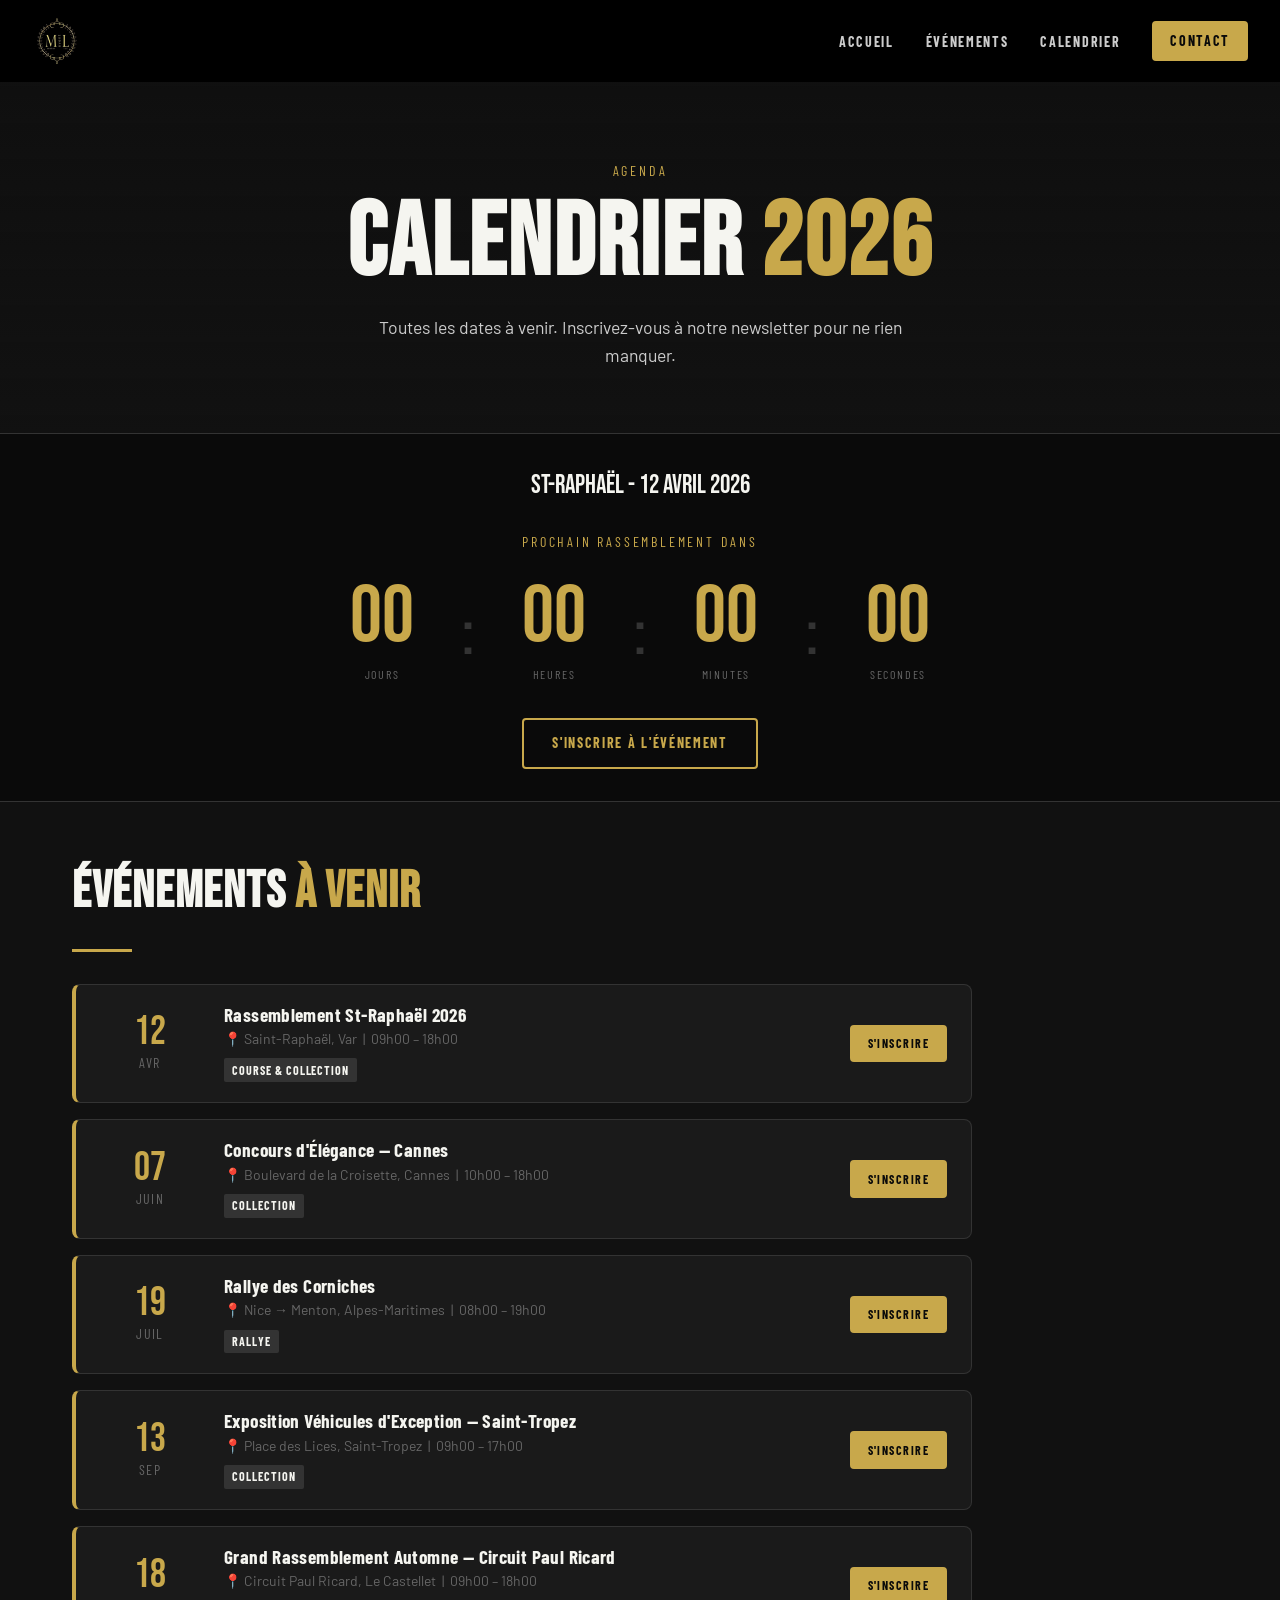
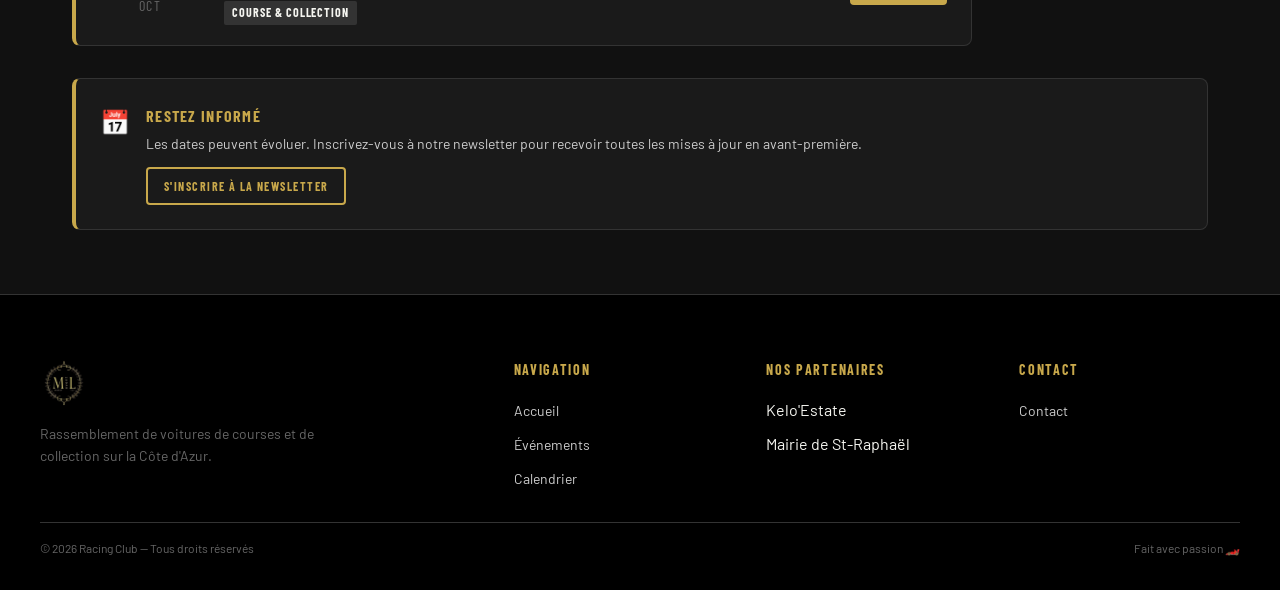
==== calendrier.html @ 14499503 "Add files via upload" ====
<!DOCTYPE html>
<html lang="fr">
<head>
  <meta charset="UTF-8" />
  <meta name="viewport" content="width=device-width, initial-scale=1.0" />
  <title>Calendrier 2026 — Racing Club</title>
  <meta name="description" content="Retrouvez toutes les dates de nos prochains rassemblements automobiles." />
  <link rel="icon" href="assets/logo/favicon.ico" />
  <link rel="stylesheet" href="css/style.css" />
</head>
<body>

  <!-- NAVBAR -->
  <nav class="navbar" id="navbar">
    <a href="index.html" class="navbar__logo">
      <img src="assets/logo/logo.jpg" alt="Racing Club Logo" />
    </a>
    <ul class="navbar__links" id="nav-links">
      <li><a href="index.html">Accueil</a></li>
      <li><a href="evenements.html">Événements</a></li>
      <li><a href="calendrier.html">Calendrier</a></li>
      <li><a href="contact.html" class="navbar__cta btn btn--primary btn--sm">Contact</a></li>
    </ul>
    <button class="navbar__burger" id="burger" aria-label="Menu">
      <span></span><span></span><span></span>
    </button>
  </nav>

<!-- PAGE HERO -->
<header style="
  padding: 10rem 2rem 4rem;
  background: linear-gradient(to bottom, rgba(10,10,10,0.3), var(--color-dark)),
              url('assets/images/events/2025-03-st-raph/2025-04-18_16-33-53_UTC_10.jpg') center/cover no-repeat;
  text-align: center;
">
  <span style="font-family:var(--font-condensed);font-size:var(--fs-sm);letter-spacing:0.2em;text-transform:uppercase;color:var(--color-accent);display:block;margin-bottom:0.75rem;">
    Agenda
  </span>
  <h1>Calendrier <span style="color:var(--color-accent)">2026</span></h1>
  <p style="color:var(--color-light);margin-top:1rem;font-size:1.1rem;max-width:550px;margin-left:auto;margin-right:auto;">
    Toutes les dates à venir. Inscrivez-vous à notre newsletter pour ne rien manquer.
  </p>
</header>

<!-- COUNTDOWN PROCHAIN EVENT -->
<div class="countdown">
  <p class="countdown__event-name">St-Raphaël - 12 Avril 2026</p>
  <p class="countdown__label">Prochain rassemblement dans</p>
  <div class="countdown__timer" id="countdown-timer" data-date="2026-04-12T09:00:00">
    <div class="countdown__unit">
      <span class="countdown__number" id="cd-days">00</span>
      <span class="countdown__label-unit">Jours</span>
    </div>
    <span class="countdown__sep">:</span>
    <div class="countdown__unit">
      <span class="countdown__number" id="cd-hours">00</span>
      <span class="countdown__label-unit">Heures</span>
    </div>
    <span class="countdown__sep">:</span>
    <div class="countdown__unit">
      <span class="countdown__number" id="cd-minutes">00</span>
      <span class="countdown__label-unit">Minutes</span>
    </div>
    <span class="countdown__sep">:</span>
    <div class="countdown__unit">
      <span class="countdown__number" id="cd-seconds">00</span>
      <span class="countdown__label-unit">Secondes</span>
    </div>
  </div>
  <a href="inscription.html" class="btn btn--ghost" style="margin-top:2rem;">S'inscrire à l'événement</a>
</div>

<!-- LISTE DES ÉVÉNEMENTS À VENIR -->
<section class="calendar-section" style="padding: var(--space-lg) var(--space-md);">
  <div class="container">
    <h2 class="section-title reveal">Événements <span>à venir</span></h2>
    <div class="divider"></div>

    <div class="calendar__list">

      <div class="calendar__item reveal">
        <div class="calendar__date">
          <div class="day">12</div>
          <div class="month">Avr</div>
        </div>
        <div class="calendar__info">
          <h3>Rassemblement St-Raphaël 2026</h3>
          <p>📍 Saint-Raphaël, Var &nbsp;|&nbsp; 09h00 – 18h00</p>
          <span class="tag">Course & Collection</span>
        </div>
        <a href="inscription.html" class="btn btn--primary btn--sm">S'inscrire</a>
      </div>

      <div class="calendar__item reveal">
        <div class="calendar__date">
          <div class="day">07</div>
          <div class="month">Juin</div>
        </div>
        <div class="calendar__info">
          <h3>Concours d'Élégance — Cannes</h3>
          <p>📍 Boulevard de la Croisette, Cannes &nbsp;|&nbsp; 10h00 – 18h00</p>
          <span class="tag">Collection</span>
        </div>
        <a href="inscription.html" class="btn btn--primary btn--sm">S'inscrire</a>
      </div>

      <div class="calendar__item reveal">
        <div class="calendar__date">
          <div class="day">19</div>
          <div class="month">Juil</div>
        </div>
        <div class="calendar__info">
          <h3>Rallye des Corniches</h3>
          <p>📍 Nice → Menton, Alpes-Maritimes &nbsp;|&nbsp; 08h00 – 19h00</p>
          <span class="tag">Rallye</span>
        </div>
        <a href="inscription.html" class="btn btn--primary btn--sm">S'inscrire</a>
      </div>

      <div class="calendar__item reveal">
        <div class="calendar__date">
          <div class="day">13</div>
          <div class="month">Sep</div>
        </div>
        <div class="calendar__info">
          <h3>Exposition Véhicules d'Exception — Saint-Tropez</h3>
          <p>📍 Place des Lices, Saint-Tropez &nbsp;|&nbsp; 09h00 – 17h00</p>
          <span class="tag">Collection</span>
        </div>
        <a href="inscription.html" class="btn btn--primary btn--sm">S'inscrire</a>
      </div>

      <div class="calendar__item reveal">
        <div class="calendar__date">
          <div class="day">18</div>
          <div class="month">Oct</div>
        </div>
        <div class="calendar__info">
          <h3>Grand Rassemblement Automne — Circuit Paul Ricard</h3>
          <p>📍 Circuit Paul Ricard, Le Castellet &nbsp;|&nbsp; 09h00 – 18h00</p>
          <span class="tag">Course & Collection</span>
        </div>
        <a href="inscription.html" class="btn btn--primary btn--sm">S'inscrire</a>
      </div>

    </div>

    <!-- NOTE INFORMATION -->
    <div style="
      margin-top: var(--space-md);
      padding: 1.5rem;
      background: var(--color-dark-alt);
      border: 1px solid var(--color-grey);
      border-left: 4px solid var(--color-accent);
      border-radius: var(--radius-md);
      display: flex;
      gap: 1rem;
      align-items: flex-start;
    ">
      <span style="font-size:1.5rem;">📅</span>
      <div>
        <strong style="font-family:var(--font-condensed);text-transform:uppercase;letter-spacing:0.08em;color:var(--color-accent);">
          Restez informé
        </strong>
        <p style="color:var(--color-light);margin-top:0.3rem;font-size:var(--fs-sm);">
          Les dates peuvent évoluer. Inscrivez-vous à notre newsletter pour recevoir toutes les mises à jour en avant-première.
        </p>
        <a href="inscription.html" class="btn btn--ghost btn--sm" style="margin-top:0.75rem;">
          S'inscrire à la newsletter
        </a>
      </div>
    </div>
  </div>
</section>


  <!-- FOOTER -->
  <footer class="footer">
    <div class="footer__grid">
      <div class="footer__brand">
        <img src="assets/logo/logo.jpg" alt="Racing Club" />
        <p>Rassemblement de voitures de courses et de collection sur la Côte d'Azur.</p>
      </div>
      <div class="footer__col">
        <h4>Navigation</h4>
        <ul>
          <li><a href="index.html">Accueil</a></li>
          <li><a href="evenements.html">Événements</a></li>
          <li><a href="calendrier.html">Calendrier</a></li>
        </ul>
      </div>
      <div class="footer__col">
        <h4>Nos partenaires</h4>
        <ul>
          <!-- <li><a href="contact.html">KELO'ESTATE</a></li> -->
          <li>Kelo'Estate</a></li>
          <li>Mairie de St-Raphaël</a></li>
        </ul>
      </div>
      <div class="footer__col">
        <h4>Contact</h4>
        <ul>
          <li><a href="contact.html">Contact</a></li>
        </ul>
      </div>
    </div>
    <div class="footer__bottom">
      <span>© 2026 Racing Club — Tous droits réservés</span>
      <span>Fait avec passion 🏎️</span>
    </div>
  </footer>

  <script src="js/navbar.js"></script>
  <script src="js/calendar.js"></script>
  <script src="js/animations.js"></script>
</body>
</html>
---- css/style.css ----
/* =============================================
   RACING CLUB — Feuille de style principale
   Importe tous les modules CSS dans l'ordre
   ============================================= */

/* Base */
@import url('base/reset.css');
@import url('base/typography.css');
@import url('base/base.css');

/* Layout */
@import url('layout/navbar.css');
@import url('layout/footer.css');

/* Components */
@import url('components/hero.css');
@import url('components/intro.css');
@import url('components/gallery.css');
@import url('components/event-card.css');
@import url('components/calendar.css');
@import url('components/countdown.css');
@import url('components/inscription.css');
@import url('components/contact.css');
@import url('components/banner.css');
@import url('components/cta.css');
@import url('components/presenting-video.css');
@import url('components/event-detail.css');

/* Utilities */
@import url('utilities/animations.css');
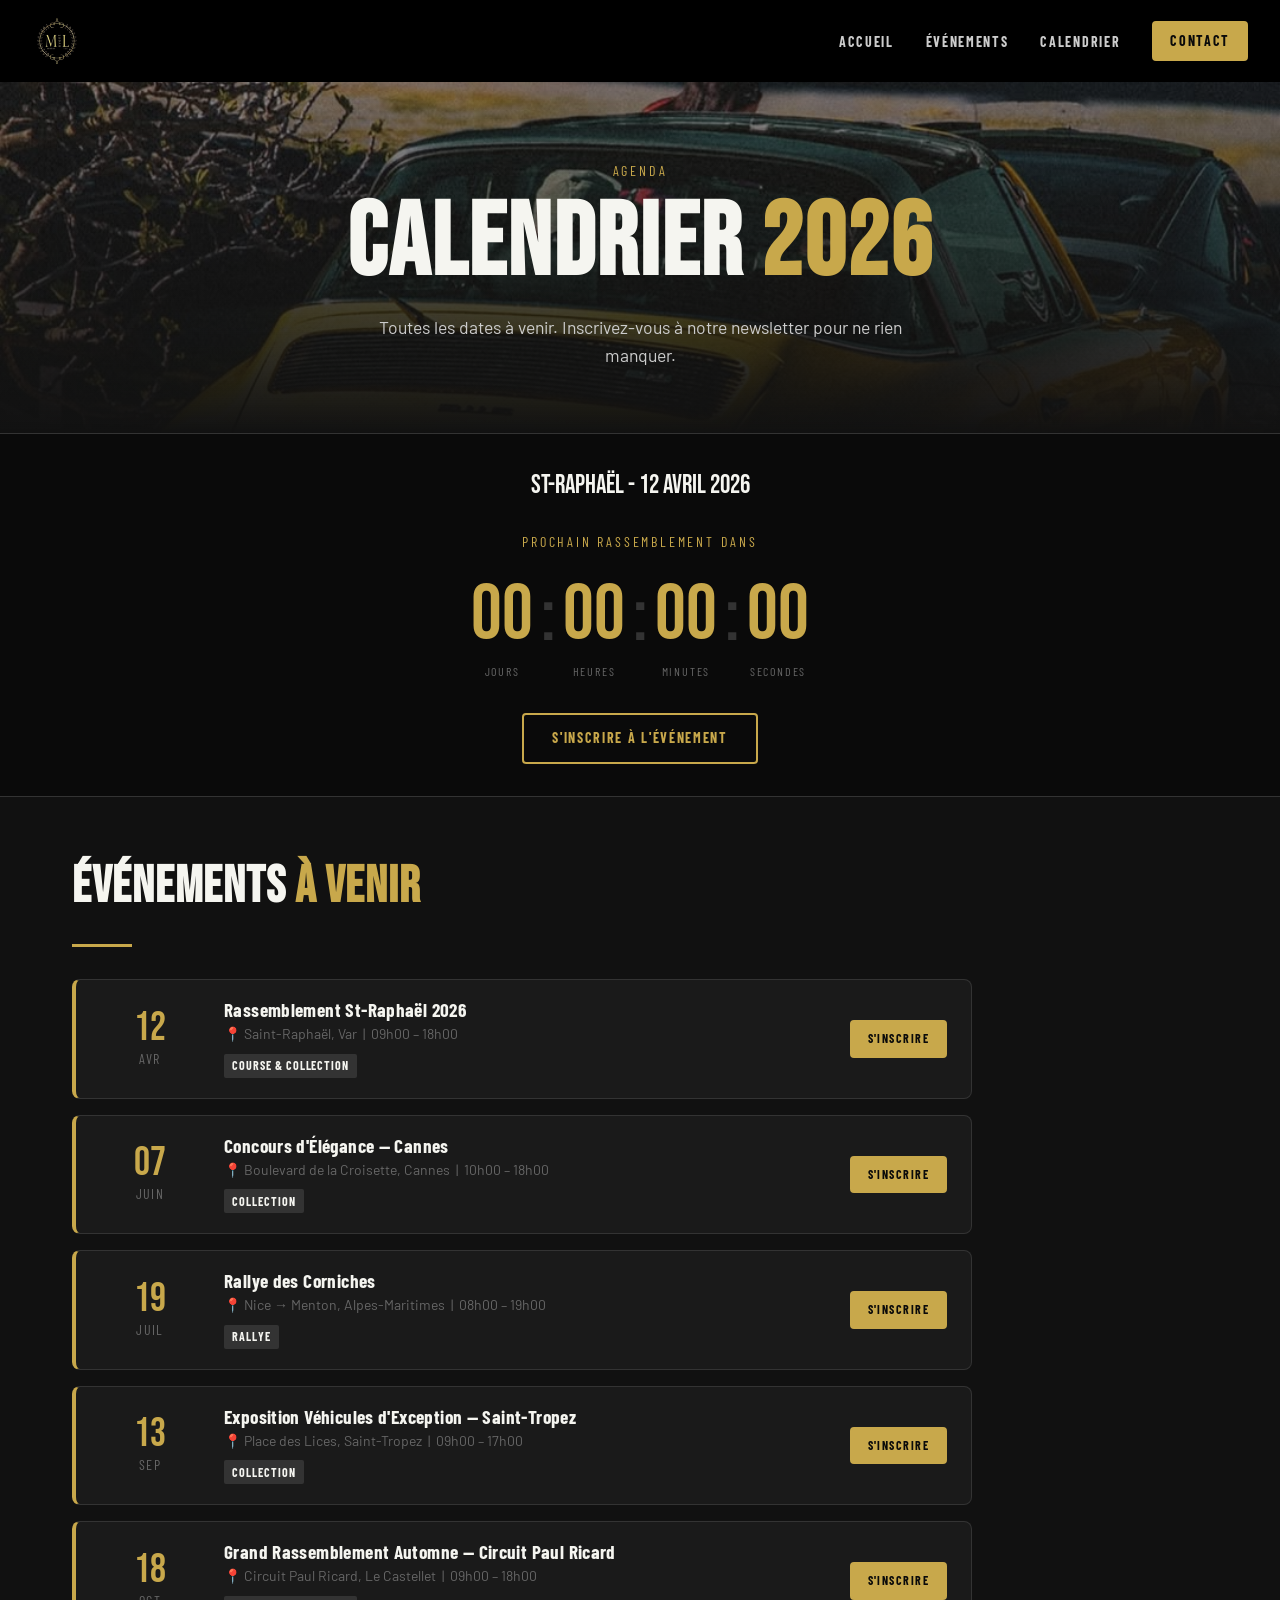
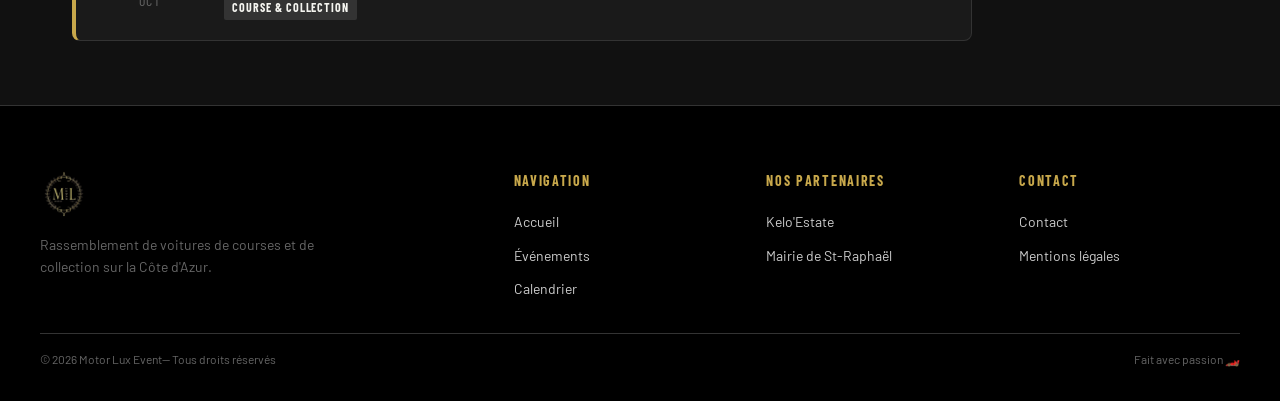
==== commit 56d2dea2: "Add files via upload" ====
--- a/calendrier.html
+++ b/calendrier.html
@@ -3,7 +3,7 @@
 <head>
   <meta charset="UTF-8" />
   <meta name="viewport" content="width=device-width, initial-scale=1.0" />
-  <title>Calendrier 2026 — Racing Club</title>
+  <title>Calendrier 2026 — Motor Lux Event</title>
   <meta name="description" content="Retrouvez toutes les dates de nos prochains rassemblements automobiles." />
   <link rel="icon" href="assets/logo/favicon.ico" />
   <link rel="stylesheet" href="css/style.css" />
@@ -144,32 +144,6 @@
       </div>
 
     </div>
-
-    <!-- NOTE INFORMATION -->
-    <div style="
-      margin-top: var(--space-md);
-      padding: 1.5rem;
-      background: var(--color-dark-alt);
-      border: 1px solid var(--color-grey);
-      border-left: 4px solid var(--color-accent);
-      border-radius: var(--radius-md);
-      display: flex;
-      gap: 1rem;
-      align-items: flex-start;
-    ">
-      <span style="font-size:1.5rem;">📅</span>
-      <div>
-        <strong style="font-family:var(--font-condensed);text-transform:uppercase;letter-spacing:0.08em;color:var(--color-accent);">
-          Restez informé
-        </strong>
-        <p style="color:var(--color-light);margin-top:0.3rem;font-size:var(--fs-sm);">
-          Les dates peuvent évoluer. Inscrivez-vous à notre newsletter pour recevoir toutes les mises à jour en avant-première.
-        </p>
-        <a href="inscription.html" class="btn btn--ghost btn--sm" style="margin-top:0.75rem;">
-          S'inscrire à la newsletter
-        </a>
-      </div>
-    </div>
   </div>
 </section>
 
@@ -192,20 +166,20 @@
       <div class="footer__col">
         <h4>Nos partenaires</h4>
         <ul>
-          <!-- <li><a href="contact.html">KELO'ESTATE</a></li> -->
-          <li>Kelo'Estate</a></li>
-          <li>Mairie de St-Raphaël</a></li>
+          <li><a href="https://www.instagram.com/keloestate/">Kelo'Estate</a></li>
+          <li><a href="https://www.instagram.com/villesaintraphael/Mairie de St-Raphaël">Mairie de St-Raphaël</a></li>
         </ul>
       </div>
       <div class="footer__col">
         <h4>Contact</h4>
         <ul>
           <li><a href="contact.html">Contact</a></li>
+          <li><a href="mentions-legales.html">Mentions légales</a></li>
         </ul>
       </div>
     </div>
     <div class="footer__bottom">
-      <span>© 2026 Racing Club — Tous droits réservés</span>
+      <span>© 2026 Motor Lux Event— Tous droits réservés</span>
       <span>Fait avec passion 🏎️</span>
     </div>
   </footer>
--- a/css/style.css
+++ b/css/style.css
@@ -25,6 +25,7 @@
 @import url('components/cta.css');
 @import url('components/presenting-video.css');
 @import url('components/event-detail.css');
+@import url('components/mentions-legales.css');
 
 /* Utilities */
 @import url('utilities/animations.css');
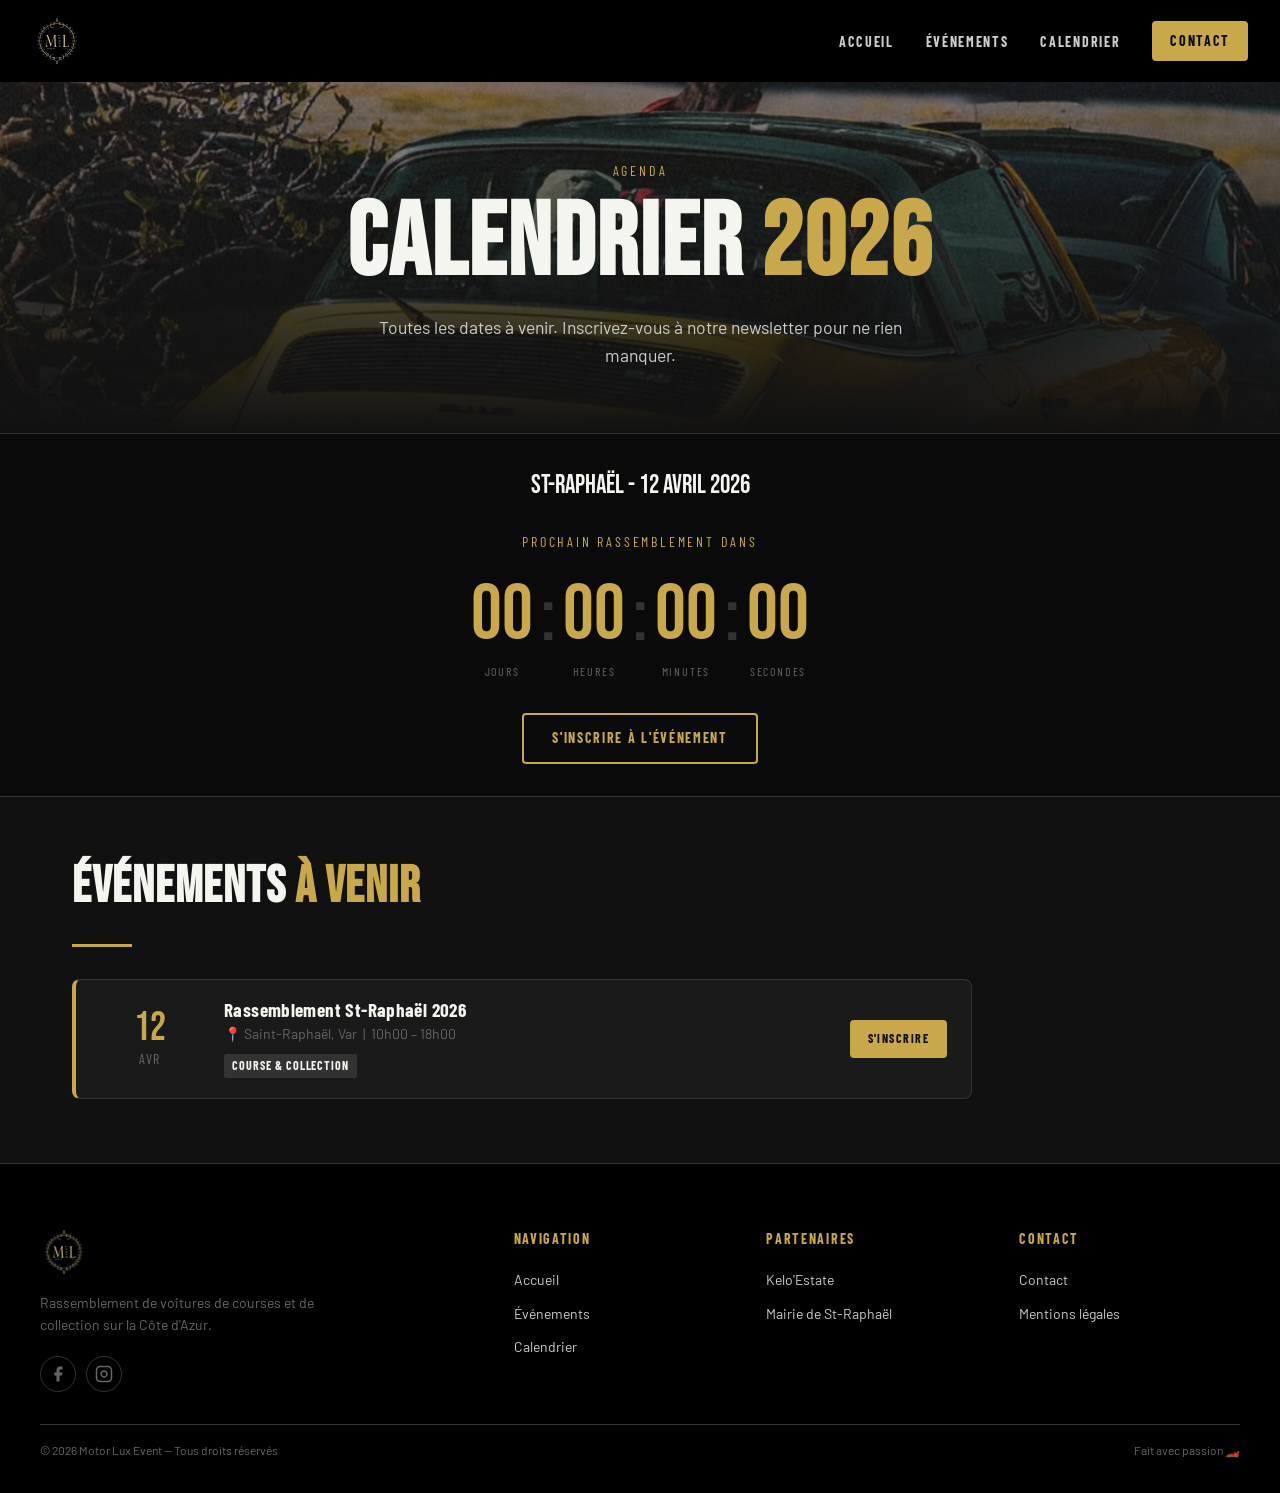
==== commit 184535d1: "Add files via upload" ====
--- a/calendrier.html
+++ b/calendrier.html
@@ -2,6 +2,13 @@
 <html lang="fr">
 <head>
   <meta charset="UTF-8" />
+  <script async src="https://www.googletagmanager.com/gtag/js?id=G-226K03S6MV"></script>
+  <script>
+    window.dataLayer = window.dataLayer || [];
+    function gtag(){dataLayer.push(arguments);}
+    gtag('js', new Date());
+    gtag('config', 'G-226K03S6MV');
+  </script>
   <meta name="viewport" content="width=device-width, initial-scale=1.0" />
   <title>Calendrier 2026 — Motor Lux Event</title>
   <meta name="description" content="Retrouvez toutes les dates de nos prochains rassemblements automobiles." />
@@ -46,7 +53,7 @@
 <div class="countdown">
   <p class="countdown__event-name">St-Raphaël - 12 Avril 2026</p>
   <p class="countdown__label">Prochain rassemblement dans</p>
-  <div class="countdown__timer" id="countdown-timer" data-date="2026-04-12T09:00:00">
+  <div class="countdown__timer" id="countdown-timer" data-date="2026-04-12T10:00:00">
     <div class="countdown__unit">
       <span class="countdown__number" id="cd-days">00</span>
       <span class="countdown__label-unit">Jours</span>
@@ -85,104 +92,65 @@
         </div>
         <div class="calendar__info">
           <h3>Rassemblement St-Raphaël 2026</h3>
-          <p>📍 Saint-Raphaël, Var &nbsp;|&nbsp; 09h00 – 18h00</p>
+          <p>📍 Saint-Raphaël, Var &nbsp;|&nbsp; 10h00 – 18h00</p>
           <span class="tag">Course & Collection</span>
         </div>
         <a href="inscription.html" class="btn btn--primary btn--sm">S'inscrire</a>
       </div>
-
-      <div class="calendar__item reveal">
-        <div class="calendar__date">
-          <div class="day">07</div>
-          <div class="month">Juin</div>
-        </div>
-        <div class="calendar__info">
-          <h3>Concours d'Élégance — Cannes</h3>
-          <p>📍 Boulevard de la Croisette, Cannes &nbsp;|&nbsp; 10h00 – 18h00</p>
-          <span class="tag">Collection</span>
-        </div>
-        <a href="inscription.html" class="btn btn--primary btn--sm">S'inscrire</a>
-      </div>
-
-      <div class="calendar__item reveal">
-        <div class="calendar__date">
-          <div class="day">19</div>
-          <div class="month">Juil</div>
-        </div>
-        <div class="calendar__info">
-          <h3>Rallye des Corniches</h3>
-          <p>📍 Nice → Menton, Alpes-Maritimes &nbsp;|&nbsp; 08h00 – 19h00</p>
-          <span class="tag">Rallye</span>
-        </div>
-        <a href="inscription.html" class="btn btn--primary btn--sm">S'inscrire</a>
-      </div>
-
-      <div class="calendar__item reveal">
-        <div class="calendar__date">
-          <div class="day">13</div>
-          <div class="month">Sep</div>
-        </div>
-        <div class="calendar__info">
-          <h3>Exposition Véhicules d'Exception — Saint-Tropez</h3>
-          <p>📍 Place des Lices, Saint-Tropez &nbsp;|&nbsp; 09h00 – 17h00</p>
-          <span class="tag">Collection</span>
-        </div>
-        <a href="inscription.html" class="btn btn--primary btn--sm">S'inscrire</a>
-      </div>
-
-      <div class="calendar__item reveal">
-        <div class="calendar__date">
-          <div class="day">18</div>
-          <div class="month">Oct</div>
-        </div>
-        <div class="calendar__info">
-          <h3>Grand Rassemblement Automne — Circuit Paul Ricard</h3>
-          <p>📍 Circuit Paul Ricard, Le Castellet &nbsp;|&nbsp; 09h00 – 18h00</p>
-          <span class="tag">Course & Collection</span>
-        </div>
-        <a href="inscription.html" class="btn btn--primary btn--sm">S'inscrire</a>
-      </div>
-
     </div>
   </div>
 </section>
 
 
-  <!-- FOOTER -->
-  <footer class="footer">
-    <div class="footer__grid">
-      <div class="footer__brand">
-        <img src="assets/logo/logo.jpg" alt="Racing Club" />
-        <p>Rassemblement de voitures de courses et de collection sur la Côte d'Azur.</p>
-      </div>
-      <div class="footer__col">
-        <h4>Navigation</h4>
-        <ul>
-          <li><a href="index.html">Accueil</a></li>
-          <li><a href="evenements.html">Événements</a></li>
-          <li><a href="calendrier.html">Calendrier</a></li>
-        </ul>
-      </div>
-      <div class="footer__col">
-        <h4>Nos partenaires</h4>
-        <ul>
-          <li><a href="https://www.instagram.com/keloestate/">Kelo'Estate</a></li>
-          <li><a href="https://www.instagram.com/villesaintraphael/Mairie de St-Raphaël">Mairie de St-Raphaël</a></li>
-        </ul>
-      </div>
-      <div class="footer__col">
-        <h4>Contact</h4>
-        <ul>
-          <li><a href="contact.html">Contact</a></li>
-          <li><a href="mentions-legales.html">Mentions légales</a></li>
-        </ul>
+<!-- FOOTER -->
+<footer class="footer">
+  <div class="footer__grid">
+    <div class="footer__brand">
+      <img src="assets/logo/logo.jpg" alt="Motor Lux Event" />
+      <p>Rassemblement de voitures de courses et de collection sur la Côte d'Azur.</p>
+      <div class="footer__social">
+        <a href="https://www.facebook.com/people/motorluxevent/61556009424069/#" aria-label="Facebook">
+          <svg xmlns="http://www.w3.org/2000/svg" width="18" height="18" fill="currentColor" viewBox="0 0 24 24">
+            <path d="M18 2h-3a5 5 0 00-5 5v3H7v4h3v8h4v-8h3l1-4h-4V7a1 1 0 011-1h3z"/>
+          </svg>
+        </a>
+        <a href="https://www.instagram.com/motor.lux.event/" aria-label="Instagram">
+          <svg xmlns="http://www.w3.org/2000/svg" width="18" height="18" fill="none" viewBox="0 0 24 24" stroke="currentColor">
+            <rect x="2" y="2" width="20" height="20" rx="5" ry="5" stroke-width="2"/>
+            <path stroke-linecap="round" stroke-linejoin="round" stroke-width="2" d="M16 11.37A4 4 0 1112.63 8 4 4 0 0116 11.37z"/>
+            <line x1="17.5" y1="6.5" x2="17.51" y2="6.5" stroke-width="2"/>
+          </svg>
+        </a>
       </div>
     </div>
-    <div class="footer__bottom">
-      <span>© 2026 Motor Lux Event— Tous droits réservés</span>
-      <span>Fait avec passion 🏎️</span>
+    <div class="footer__col">
+      <h4>Navigation</h4>
+      <ul>
+        <li><a href="index.html">Accueil</a></li>
+        <li><a href="evenements.html">Événements</a></li>
+        <li><a href="calendrier.html">Calendrier</a></li>
+      </ul>
     </div>
-  </footer>
+    <div class="footer__col">
+      <h4>Partenaires</h4>
+      <ul>
+        <li><a href="https://www.instagram.com/keloestate/">Kelo'Estate</a></li>
+        <li><a href="https://www.instagram.com/villesaintraphael/">Mairie de St-Raphaël</a></li>
+      </ul>
+    </div>
+    <div class="footer__col">
+      <h4>Contact</h4>
+      <ul>
+        <li><a href="contact.html">Contact</a></li>
+        <li><a href="mentions-legales.html">Mentions légales</a></li>
+      </ul>
+    </div>
+  </div>
+  <div class="footer__bottom">
+    <span>© 2026 Motor Lux Event — Tous droits réservés</span>
+    <span>Fait avec passion 🏎️</span>
+  </div>
+</footer>
 
   <script src="js/navbar.js"></script>
   <script src="js/calendar.js"></script>
--- a/css/style.css
+++ b/css/style.css
@@ -26,6 +26,7 @@
 @import url('components/presenting-video.css');
 @import url('components/event-detail.css');
 @import url('components/mentions-legales.css');
+@import url('components/cookies-banner.css');
 
 /* Utilities */
 @import url('utilities/animations.css');
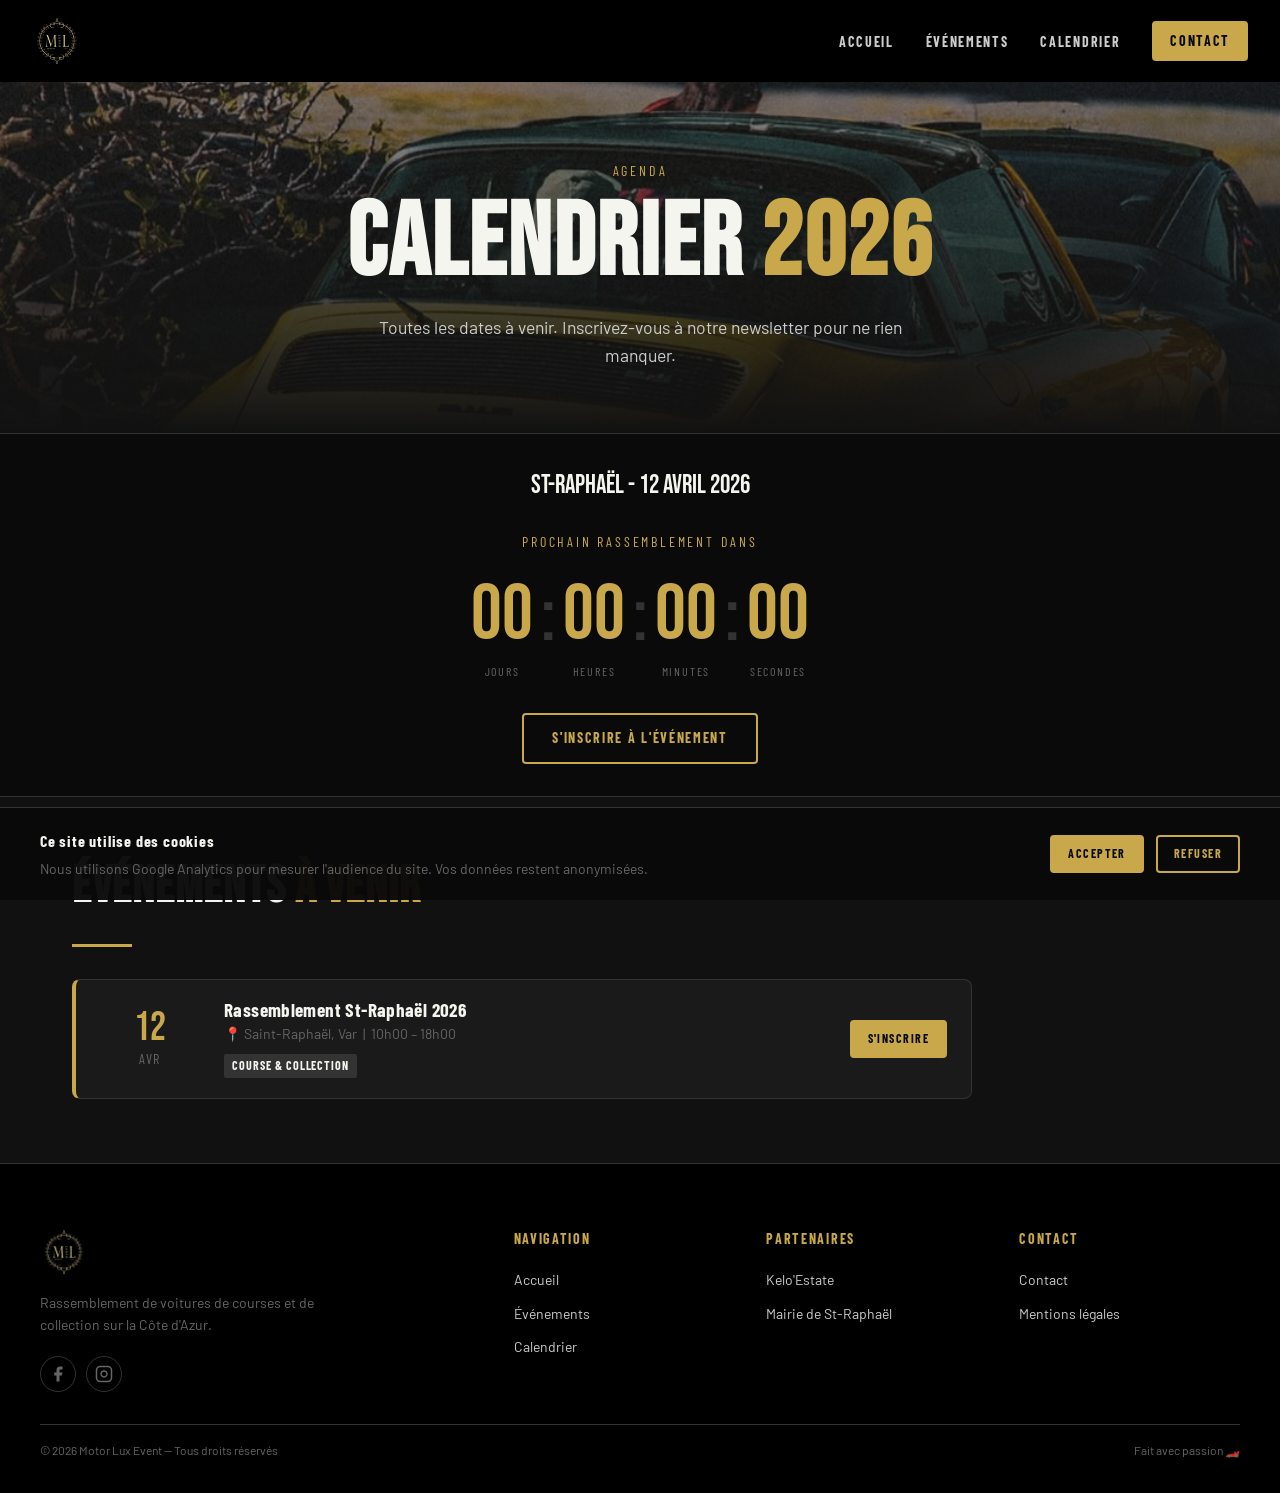
==== commit f1fe8eb2: "Add files via upload" ====
--- a/calendrier.html
+++ b/calendrier.html
@@ -2,13 +2,25 @@
 <html lang="fr">
 <head>
   <meta charset="UTF-8" />
-  <script async src="https://www.googletagmanager.com/gtag/js?id=G-226K03S6MV"></script>
+
+  <!-- Google Analytics — chargé uniquement après consentement -->
   <script>
+  function loadAnalytics() {
+    const script = document.createElement('script');
+    script.async = true;
+    script.src = 'https://www.googletagmanager.com/gtag/js?id=G-226K03S6MV';
+    document.head.appendChild(script);
     window.dataLayer = window.dataLayer || [];
     function gtag(){dataLayer.push(arguments);}
+    window.gtag = gtag;
     gtag('js', new Date());
     gtag('config', 'G-226K03S6MV');
-  </script>
+  }
+  if (localStorage.getItem('cookies') === 'accepted') {
+    loadAnalytics();
+  }
+</script>
+
   <meta name="viewport" content="width=device-width, initial-scale=1.0" />
   <title>Calendrier 2026 — Motor Lux Event</title>
   <meta name="description" content="Retrouvez toutes les dates de nos prochains rassemblements automobiles." />
@@ -155,5 +167,37 @@
   <script src="js/navbar.js"></script>
   <script src="js/calendar.js"></script>
   <script src="js/animations.js"></script>
+
+  <!-- BANDEAU COOKIES -->
+<div class="cookie-banner" id="cookie-banner">
+  <div class="cookie-banner__inner">
+    <div class="cookie-banner__text">
+      <strong>Ce site utilise des cookies</strong>
+      <p>Nous utilisons Google Analytics pour mesurer l'audience du site. Vos données restent anonymisées.</p>
+    </div>
+    <div class="cookie-banner__actions">
+      <button class="btn btn--primary btn--sm" id="cookie-accept">Accepter</button>
+      <button class="btn btn--ghost btn--sm" id="cookie-refuse">Refuser</button>
+    </div>
+  </div>
+</div>
+
+<!-- SCRIPT COOKIES -->
+<script>
+  const banner = document.getElementById('cookie-banner');
+  if (!localStorage.getItem('cookies')) {
+    banner.classList.add('active');
+  }
+  document.getElementById('cookie-accept').addEventListener('click', () => {
+    localStorage.setItem('cookies', 'accepted');
+    banner.classList.remove('active');
+    loadAnalytics();
+  });
+  document.getElementById('cookie-refuse').addEventListener('click', () => {
+    localStorage.setItem('cookies', 'refused');
+    banner.classList.remove('active');
+  });
+</script>
+
 </body>
 </html>
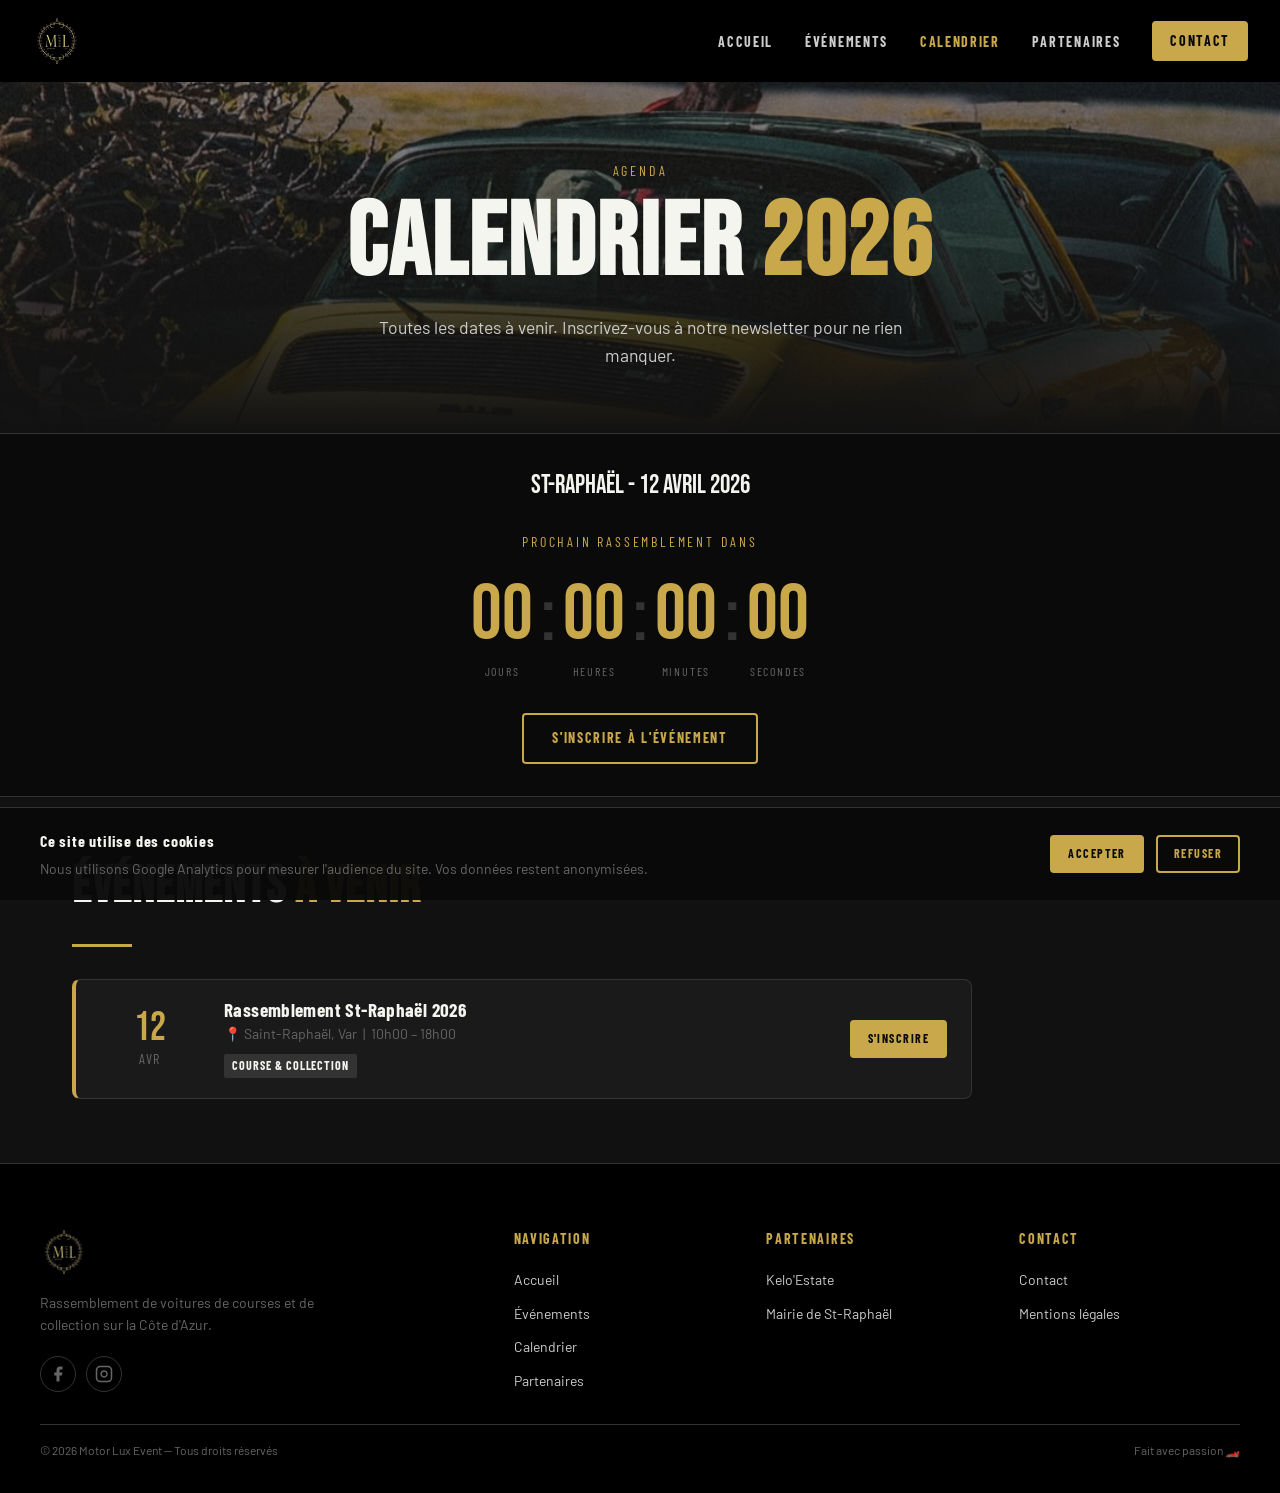
==== commit e442aa5f: "Add files via upload" ====
--- a/calendrier.html
+++ b/calendrier.html
@@ -32,12 +32,13 @@
   <!-- NAVBAR -->
   <nav class="navbar" id="navbar">
     <a href="index.html" class="navbar__logo">
-      <img src="assets/logo/logo.jpg" alt="Racing Club Logo" />
+      <img src="assets/logo/logo.jpg" alt="Motor Lux Event Logo" />
     </a>
     <ul class="navbar__links" id="nav-links">
       <li><a href="index.html">Accueil</a></li>
       <li><a href="evenements.html">Événements</a></li>
-      <li><a href="calendrier.html">Calendrier</a></li>
+      <li><a href="calendrier.html" class="active">Calendrier</a></li>
+      <li><a href="partenaires.html">Partenaires</a></li>
       <li><a href="contact.html" class="navbar__cta btn btn--primary btn--sm">Contact</a></li>
     </ul>
     <button class="navbar__burger" id="burger" aria-label="Menu">
@@ -114,55 +115,56 @@
 </section>
 
 
-<!-- FOOTER -->
-<footer class="footer">
-  <div class="footer__grid">
-    <div class="footer__brand">
-      <img src="assets/logo/logo.jpg" alt="Motor Lux Event" />
-      <p>Rassemblement de voitures de courses et de collection sur la Côte d'Azur.</p>
-      <div class="footer__social">
-        <a href="https://www.facebook.com/people/motorluxevent/61556009424069/#" aria-label="Facebook">
-          <svg xmlns="http://www.w3.org/2000/svg" width="18" height="18" fill="currentColor" viewBox="0 0 24 24">
-            <path d="M18 2h-3a5 5 0 00-5 5v3H7v4h3v8h4v-8h3l1-4h-4V7a1 1 0 011-1h3z"/>
-          </svg>
-        </a>
-        <a href="https://www.instagram.com/motor.lux.event/" aria-label="Instagram">
-          <svg xmlns="http://www.w3.org/2000/svg" width="18" height="18" fill="none" viewBox="0 0 24 24" stroke="currentColor">
-            <rect x="2" y="2" width="20" height="20" rx="5" ry="5" stroke-width="2"/>
-            <path stroke-linecap="round" stroke-linejoin="round" stroke-width="2" d="M16 11.37A4 4 0 1112.63 8 4 4 0 0116 11.37z"/>
-            <line x1="17.5" y1="6.5" x2="17.51" y2="6.5" stroke-width="2"/>
-          </svg>
-        </a>
-      </div>
-    </div>
-    <div class="footer__col">
-      <h4>Navigation</h4>
-      <ul>
-        <li><a href="index.html">Accueil</a></li>
-        <li><a href="evenements.html">Événements</a></li>
-        <li><a href="calendrier.html">Calendrier</a></li>
-      </ul>
-    </div>
-    <div class="footer__col">
-      <h4>Partenaires</h4>
-      <ul>
-        <li><a href="https://www.instagram.com/keloestate/">Kelo'Estate</a></li>
-        <li><a href="https://www.instagram.com/villesaintraphael/">Mairie de St-Raphaël</a></li>
-      </ul>
-    </div>
-    <div class="footer__col">
-      <h4>Contact</h4>
-      <ul>
-        <li><a href="contact.html">Contact</a></li>
-        <li><a href="mentions-legales.html">Mentions légales</a></li>
-      </ul>
-    </div>
-  </div>
-  <div class="footer__bottom">
-    <span>© 2026 Motor Lux Event — Tous droits réservés</span>
-    <span>Fait avec passion 🏎️</span>
-  </div>
-</footer>
+  <!-- FOOTER -->
+  <footer class="footer">
+    <div class="footer__grid">
+      <div class="footer__brand">
+        <img src="assets/logo/logo.jpg" alt="Motor Lux Event" />
+        <p>Rassemblement de voitures de courses et de collection sur la Côte d'Azur.</p>
+        <div class="footer__social">
+          <a href="https://www.facebook.com/people/motorluxevent/61556009424069/#" aria-label="Facebook">
+            <svg xmlns="http://www.w3.org/2000/svg" width="18" height="18" fill="currentColor" viewBox="0 0 24 24">
+              <path d="M18 2h-3a5 5 0 00-5 5v3H7v4h3v8h4v-8h3l1-4h-4V7a1 1 0 011-1h3z"/>
+            </svg>
+          </a>
+          <a href="https://www.instagram.com/motor.lux.event/" aria-label="Instagram">
+            <svg xmlns="http://www.w3.org/2000/svg" width="18" height="18" fill="none" viewBox="0 0 24 24" stroke="currentColor">
+              <rect x="2" y="2" width="20" height="20" rx="5" ry="5" stroke-width="2"/>
+              <path stroke-linecap="round" stroke-linejoin="round" stroke-width="2" d="M16 11.37A4 4 0 1112.63 8 4 4 0 0116 11.37z"/>
+              <line x1="17.5" y1="6.5" x2="17.51" y2="6.5" stroke-width="2"/>
+            </svg>
+          </a>
+        </div>
+      </div>
+      <div class="footer__col">
+        <h4>Navigation</h4>
+        <ul>
+          <li><a href="index.html">Accueil</a></li>
+          <li><a href="evenements.html">Événements</a></li>
+          <li><a href="calendrier.html">Calendrier</a></li>
+          <li><a href="partenaires.html">Partenaires</a></li>
+        </ul>
+      </div>
+      <div class="footer__col">
+        <h4>Partenaires</h4>
+        <ul>
+          <li><a href="https://www.instagram.com/keloestate/">Kelo'Estate</a></li>
+          <li><a href="https://www.ville-saintraphael.fr/">Mairie de St-Raphaël</a></li>
+        </ul>
+      </div>
+      <div class="footer__col">
+        <h4>Contact</h4>
+        <ul>
+          <li><a href="contact.html">Contact</a></li>
+          <li><a href="mentions-legales.html">Mentions légales</a></li>
+        </ul>
+      </div>
+    </div>
+    <div class="footer__bottom">
+      <span>© 2026 Motor Lux Event — Tous droits réservés</span>
+      <span>Fait avec passion 🏎️</span>
+    </div>
+  </footer>
 
   <script src="js/navbar.js"></script>
   <script src="js/calendar.js"></script>
--- a/css/style.css
+++ b/css/style.css
@@ -27,6 +27,7 @@
 @import url('components/event-detail.css');
 @import url('components/mentions-legales.css');
 @import url('components/cookies-banner.css');
+@import url('components/partenaires.css');
 
 /* Utilities */
 @import url('utilities/animations.css');
